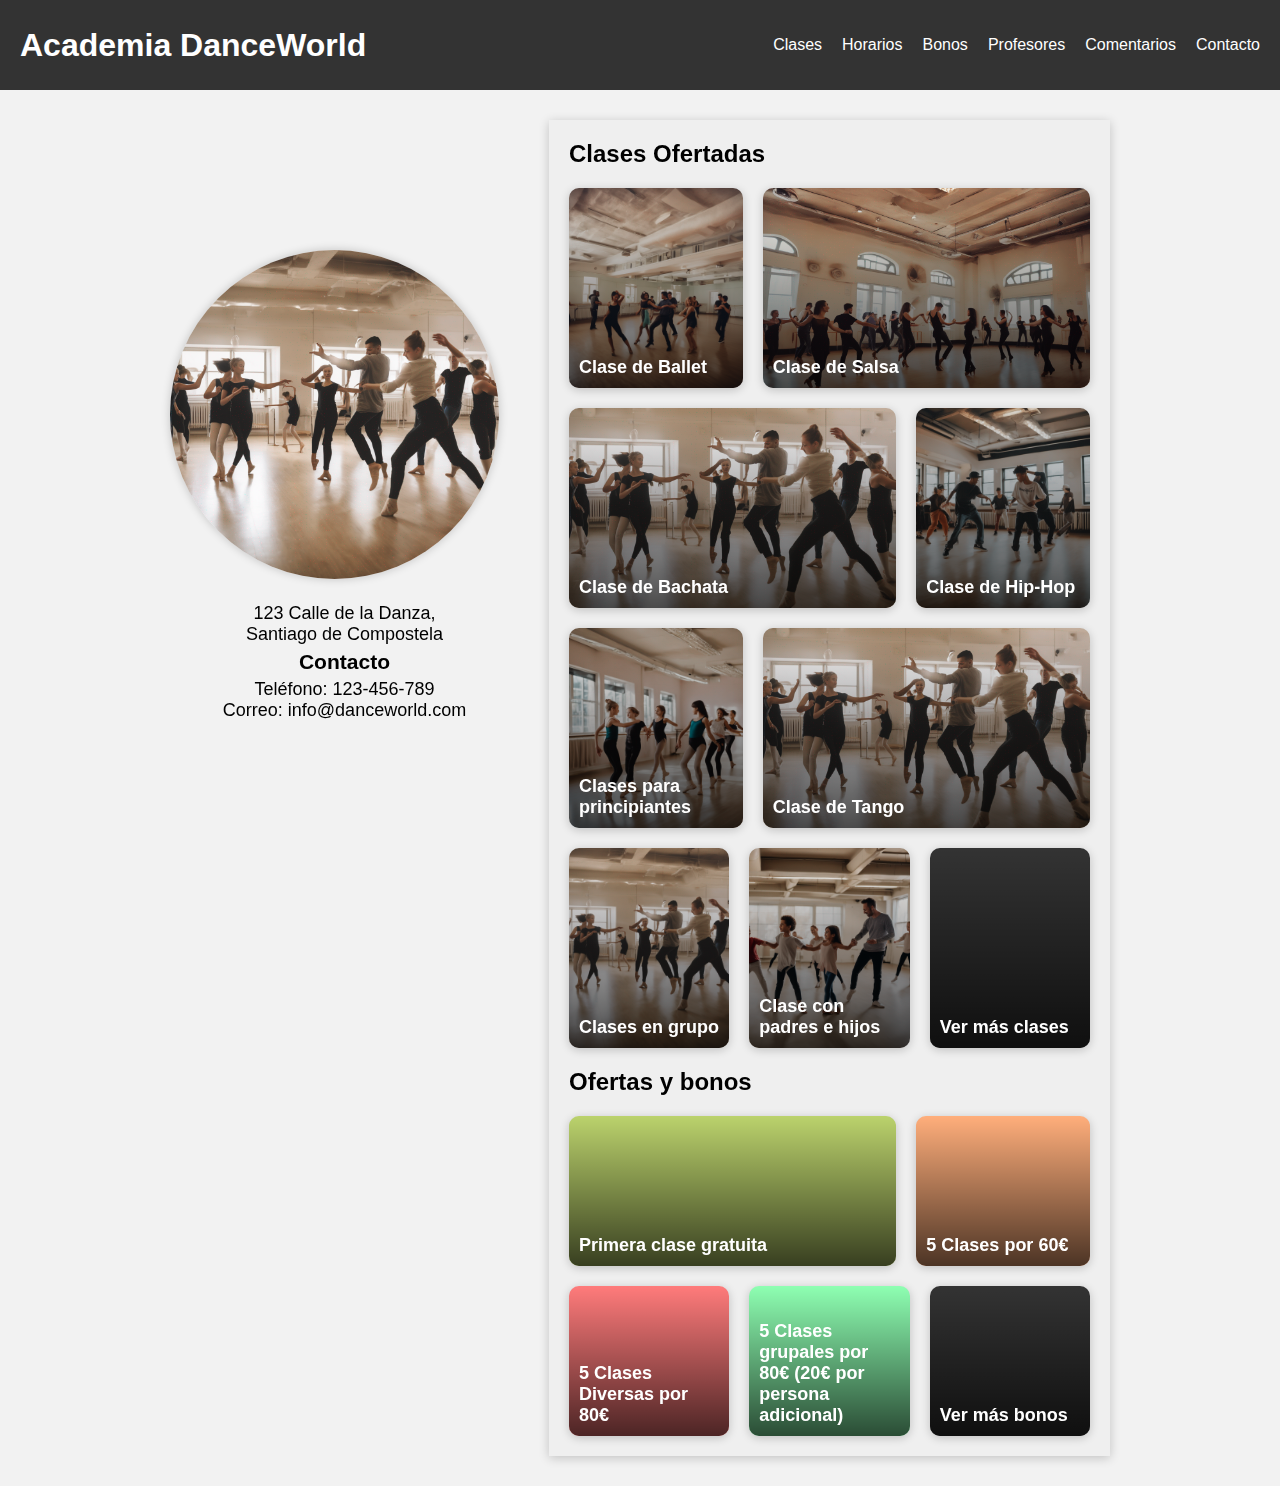
==== prototipo2/index.html @ 7b7cf3b0 "Separar en dos prototipos" ====
<!DOCTYPE html>
<html lang="es">
<head>
    <meta charset="UTF-8">
    <meta name="viewport" content="width=device-width, initial-scale=1.0">
    <link rel="stylesheet" href="styles.css">
    <title>Academia de Baile DanceWorld</title>
</head>
<body>
<header>
    <h1><a href="index.html">Academia DanceWorld</a></h1>
    <nav>
        <ul>
            <li><a href="clases.html">Clases</a></li>
            <li><a href="horarios.html">Horarios</a></li>
            <li><a href="bonos.html">Bonos</a></li>
            <li><a href="profesores.html">Profesores</a></li>
            <li><a href="comentarios.html">Comentarios</a></li>
            <li><a href="contacto.html">Contacto</a></li>
        </ul>
    </nav>
</header>
<main>
    <section class="contacto-localizacion">
        <div class="contacto-imagen">
            <img src="../imgs/main.png" alt="Imagen de la academia">
        </div>
        <div class="contacto-info">
            <p>123 Calle de la Danza,<br> Santiago de Compostela</p>
            <h3>Contacto</h3>
            <p>Teléfono: 123-456-789<br>
            Correo: info@danceworld.com</p>
        </div>
    </section>
    <section class="informacion-clases">
        <!--<div class="promo-info">
            <div><h3 class="overlay-text">Prueba gratis</h3></div>
        </div>-->
        <h2>Clases Ofertadas</h2>
        <section class="card-group">
            <a href="clases.html#ballet" class="card class" style="background-image: url('../imgs/class3.png');">
                <h3>Clase de Ballet</h3>
            </a>
            <a href="clases.html#salsa" class="card class big" style="background-image: url('../imgs/class1.png');">
                <h3>Clase de Salsa</h3>
            </a>
            <a href="clases.html#bachata" class="card class big" style="background-image: url('../imgs/class2.png');">
                <h3>Clase de Bachata</h3>
            </a>
            <a href="clases.html#hip-hop" class="card class" style="background-image: url('../imgs/class4.png');">
                <h3>Clase de Hip-Hop</h3>
            </a>
            <a href="clases.html#principiantes" class="card class" style="background-image: url('../imgs/class7.png');">
                <h3>Clases para principiantes</h3>
            </a>
            <a href="clases.html#tango" class="card class big" style="background-image: url('../imgs/class2.png');">
                <h3>Clase de Tango</h3>
            </a>
            <a href="clases.html#grupo" class="card class" style="background-image: url('../imgs/main.png');">
                <h3>Clases en grupo</h3>
            </a>
            <a href="clases.html#padres" class="card class" style="background-image: url('../imgs/class6.png');">
                <h3>Clase con padres e hijos</h3>
            </a>
            <a href="clases.html" class="card class">
                <h3>Ver más clases</h3>
            </a>
        </section>
        <h2>Ofertas y bonos</h2>
        <section class="card-group">
            <a href="bonos.html#bono-1" class="card class big short" style="background-color: #bbd26c;">
                <h3>Primera clase gratuita</h3>
            </a>
            <a href="bonos.html#bono-3" class="card class short" style="background-color: #ffae7b;">
                <h3>5 Clases por 60€</h3>
            </a>
            <a href="bonos.html#bono-4" class="card class short" style="background-color: #ff7b7b;">
                <h3>5 Clases Diversas por 80€</h3>
            </a>
            <a href="bonos.html#bono-8" class="card class short" style="background-color: #8effb2;">
                <h3>5 Clases grupales por 80€ (20€ por persona adicional)</h3>
            </a>
            <a href="bonos.html" class="card class short">
                <h3>Ver más bonos</h3>
            </a>
        </section>
    </section>
</main>
</body>
</html>
---- prototipo2/styles.css ----
* { box-sizing: border-box; }
a { text-decoration: none; }
p, h3, h2, h1 { margin: 0; }
p { text-align: justify }

body {
    font-family: Arial, sans-serif;
    margin: 0;
    padding: 0;
}

header {
    position: sticky;
    top:0;
    z-index: 200;

    background-color: #333;
    color: #fff;
    display: flex;
    justify-content: space-between;
    align-items: center;
    padding: 20px;
    height: 10vh;
}

header nav {
    flex: 1;
}

nav ul {
    list-style: none;
    display: flex;
    gap: 20px;
    justify-content: flex-end;
}

nav ul li {
    min-width: fit-content;
    text-align: center;
}

header a {
    text-decoration: none;
    color: #fff;
}

header a:hover {
    color: #cccccc;
}

header a.active {
    font-weight: bold; /* Estilo para el enlace activo */
}

body {
    background-color: #f2f2f2;
}

main {
    max-width: 1000px;
    min-height: 90vh;
    margin: 0 auto;
    padding: 30px;
    display: flex;
    flex-wrap: wrap;
    justify-content: space-evenly;
    align-items: center;
    gap: 50px;
}

/* ESTILIZAR CONTACTO */

.contacto-localizacion {
    flex: 0 0 35%;
    min-width: 300px;

    position: sticky;
    align-self: flex-start;
    top: calc(50vh - 200px);

    display: flex;
    flex-direction: column;
    align-items: center;
    justify-content: center;
    gap: 20px;
}

.contacto-imagen img {
    max-width: 100%;
    height: auto;
    border-radius: 50%;
    box-shadow: 0 0 10px rgba(0, 0, 0, 0.2);
}

.contacto-info {
    margin-left: 20px;
    font-size: 18px;
    text-align: center;
    display: flex;
    flex-direction: column;
    gap: 5px;
}

.contacto-info p {
    text-align: center;
}

.contacto h2 {
    font-size: 24px;
    margin: 20px 0;
}

/* ESTILIZAR INFORMACIÓN CLASES */

.informacion-clases {
    position: relative;
    background-color: #efefef;
    box-shadow: 0 2px 10px rgba(0, 0, 0, 0.2);
    padding: 20px;
    flex: 3;
    min-width: 300px;

    display: flex;
    flex-direction: column;
    gap: 20px;
}

/* ESTILIZAR PROMO 5 EUROS */

.promo-info {
    position: sticky;
    top: 100px;
    margin-top: -20px;
    z-index: 100;
}

.promo-info div {
    position: absolute;
    right: -5px;
    width: 100px;
    height: 100px;
    rotate: 15deg;

    background-image: url('../imgs/star.png');
    filter: drop-shadow(5px 5px 5px #222);

    background-size: cover;

    display: flex;
    align-items: center;
    justify-content: center;
    text-align: center;
}

.promo-info .overlay-text {
    position: relative;
    top: 10px;

    color: #333;
    font-size: 16px;
    margin: 0;
    padding: 5px;
}

/* ESTILIZAR CLASES OFERTADAS */

.card-group {
    display: flex;
    flex-wrap: wrap;
    gap: 20px;
}

.card {
    flex: 1;
    min-width: calc(max(33.33% - 20px, 100px));
    background: #333;
    position: relative;
    border-radius: 10px;
    overflow: hidden;
    box-shadow: 0 2px 10px rgba(0, 0, 0, 0.2);
}

/* Las tarjetas grandes tienen el doble de ancho */
.card.big {
    flex: 2;
    min-width: calc(max(33.33% - 20px, 200px));
}

.card-group.twos .card {
    min-width: calc(max(50% - 10px, 250px));
}

.card-group.twos .card.big {
    min-width: 100%;
}

/* Las tarjetas clickable tiene una animación */
a.card {
    transition: transform 0.2s;
}
a.card:hover {
    transform: scale(1.05);
}

/* Estilizar las tarjetas que son clases */
.card.class {
    background-size: cover;
    background-position: center;
    min-height: 200px;
    position: relative;

    display: flex;
    flex-direction: column;
    justify-content: flex-end;
    padding: 10px;
    color: white;
}
.card.class.tall {
    min-height: 400px;
}
.card.class.short {
    min-height: 150px;
}
.card.class h3 {
    margin: 0;
    font-size: 18px;
}

/* Estilizar los botones dentro de las tarjetas */
.card a {
    width: fit-content;
    padding: 5px 10px;
    background-color: #fff;
    color: #000;
    font-weight: bold;
    border-radius: 5px;
    box-shadow: 0 2px 5px rgba(0, 0, 0, 0.2);
    transition: background-color 0.3s, color 0.3s, transform 0.3s;
}
.card a:hover {
    transform: scale(1.05);
}

.card .anchor {
    position: absolute;
    visibility: hidden;
    top: calc(-10vh - 20px);
}

/* Gradiente en la tarjeta para añadir contraste */
.card.class::after {
    position: absolute;
    top: 0;
    bottom: 0;
    left: 0;
    right: 0;
    background: linear-gradient(rgba(0, 0, 0, 0.0), rgba(0, 0, 0, 0.7));
    content: "";
}

/* La clase dark añade un poco más de contraste */
.card.class.dark::after {
    background: linear-gradient(rgba(0, 0, 0, 0.3), rgba(0, 0, 0, 0.8));
}

/* Mover los contenidos de la tarjeta hacia arriba para que estén encima del gradiente negro */
.card.class * {
    z-index: 1;
}

/* ESTILIZAR OFERTAS ESPECIALES */

.card.offer {
    background: #ffecec;
    text-align: center;
    flex: 1;
}

/* ESTILIZAR TARJETAS CON INFORMACIÓN EXTENDIDA */

.card.horizontal {
    flex-direction: row;
    align-items: flex-end;
    justify-content: space-between;
    gap: 20px;
}

.card.horizontal div {
    display: flex;
    flex-direction: column;
    gap: 5px;
}

/* ESTILIZAR FORMULARIO */

.anotarse {
    position: relative;
    background-color: #efefef;
    box-shadow: 0 2px 10px rgba(0, 0, 0, 0.2);
    padding: 20px;
    flex: 3;
    min-width: 300px;

    display: flex;
    flex-direction: column;
    gap: 20px;
}

form {
    padding-left: 20px;
    padding-right: 20px;
    padding-bottom: 20px;
    border-radius: 10px;
}

label {
    display: block;
    font-weight: bold;
    margin-top: 10px;
}

input[type="text"],
input[type="email"],
select,
textarea {
    width: 100%;
    padding: 10px;
    margin: 5px 0;
    border: 1px solid #ccc;
    border-radius: 5px;
}

textarea {
    height: 150px;
    resize: vertical;
}

button {
    background: #333;
    color: #fff;
    border: none;
    border-radius: 5px;
    padding: 10px 20px;
    cursor: pointer;
    font-weight: bold;
    margin-top: 10px;
}

button:hover {
    background: #555;
}

/* ESTILIZAR POP-UP FORMULARIO */

.popup {
    display: none;
    position: fixed;
    top: 0;
    left: 0;
    width: 100%;
    height: 100%;
    background: rgba(0, 0, 0, 0.7);
    z-index: 999;
    justify-content: center;
    align-items: center;
}

.popup-content {
    display: flex;
    flex-direction: column;
    gap: 20px;
    position: relative;

    background: #f4f4f4;
    padding: 20px;
    border-radius: 10px;
    text-align: center;
    max-width: 80%;
    box-shadow: 0 0 10px rgba(0, 0, 0, 0.2);
}

.close {
    position: absolute;
    top: 10px;
    right: 20px;
    cursor: pointer;
    font-size: 24px;
}

/* ESTILIZAR HORARIOS */

.horario-grid {
    display: grid;
    grid-template-columns: repeat(8, 1fr);
    grid-gap: 10px;
    text-align: center;
}

.horario-grid div {
    display: flex;
    flex-direction: column;
    justify-content: center;
}

.hora-titulo, .dia-titulo {
    font-weight: bold;
}

.horario-grid .hora {
    background: #333;
    color: #fff;
    padding: 10px;
    border-radius: 5px;
    box-shadow: 0 0 5px rgba(0, 0, 0, 0.2);
}

.horario-grid .clase {
    padding: 10px;
    border-radius: 5px;
    box-shadow: 0 0 5px rgba(0, 0, 0, 0.2);

    background: linear-gradient(rgba(200, 200, 200, 0.8), rgba(240, 240, 240, 0.8));
    border: 1px solid #ccc;
}

.horario-grid .clase.doble {
    grid-row: span 2;
}

.horario-grid .clase.salsa {
    background: linear-gradient(rgba(255, 200, 200, 0.8), rgba(255, 240, 240, 0.8));
}
.horario-grid .clase.bachata {
    background: linear-gradient(rgba(200, 255, 200, 0.8), rgba(240, 255, 240, 0.8));
}
.horario-grid .clase.ballet {
    background: linear-gradient(rgba(200, 200, 255, 0.8), rgba(240, 240, 255, 0.8));
}
.horario-grid .clase.hiphop {
    background: linear-gradient(rgba(255, 255, 200, 0.8), rgba(255, 255, 240, 0.8));
}
.horario-grid .clase.tango {
    background: linear-gradient(rgba(175, 175, 255, 0.8), rgba(215, 215, 255, 0.8));
}
.horario-grid .clase.breakdance {
    background: linear-gradient(rgba(243, 220, 103, 0.8), rgba(255, 240, 200, 0.8));
}
.horario-grid .clase.padres {
    background: linear-gradient(rgba(255, 255, 255, 0.8), rgba(255, 255, 255, 0.8));
}
.horario-grid .clase.grupo {
    background: linear-gradient(rgba(230, 230, 230, 0.8), rgba(255, 255, 255, 0.8));
}
.horario-grid .clase.principiantes {
    background: linear-gradient(rgba(230, 230, 230, 0.8), rgba(255, 255, 255, 0.8));
}
.horario-grid .clase.parejas {
    background: linear-gradient(rgba(230, 230, 230, 0.8), rgba(255, 255, 255, 0.8));
}

/* ESTILIZAR COMENTARIOS */

.explorador {
    min-width: 300px;
    align-self: center;
}

.carousel {
    min-height: 200px;
    transform-style: preserve-3d;
    transition: transform 0.5s;

    margin-top: 20px;
    margin-bottom: 20px;
}

.carousel > * {
    /* Activar perspectiva y posicionar de forma
       absoluta. Ya se encargará el código de
       transformar en 3D cada carta del carousels.
     */
    perspective: 1000px;
    position: absolute;
    backface-visibility: hidden;

    background-color: lightgray;
    height: 100%;
    width: 100%;
    border-radius: 10px;
    overflow: hidden;

    display: flex;
    justify-content: center;
    align-items: center;
}

.carousel .card {
    display: flex;
    flex-direction: column;
    justify-content: flex-start;
    box-shadow: 2px 2px 2px rgba(0, 0, 0, 0.3);
}

.carousel .card > .card-header {
    display: flex;
    justify-content: space-between;

    width: 100%;
    margin: 0;
    padding: 10px;
    box-shadow: 0 2px 4px rgba(0, 0, 0, 0.2);
}

.carousel .card > .card-content {
    max-width: calc(100% - 2*10px);
    max-height: calc(100% - 2*10px);
    margin: 10px;

    overflow: hidden;
    align-self: start;
}

.carousel .card > .card-content p {
    margin: 0;
    text-align: justify;
    white-space: pre-line;
    overflow: hidden;
}

.carousel .card > .card-footer {
    margin-top: auto;
    margin-bottom: 15px;
}

.carousel .card button {
    box-shadow: 0 2px 4px rgba(0, 0, 0, 0.2);
    border-radius: 10px;
    border-width: 0;
    transition: background-color 0.2s ease;
    padding: 6px 12px;
    font-size: 16px;
}

.carousel .card button:hover {
    cursor: pointer;
}

.carousel-controller {
    display: grid;
    grid-auto-columns: 1fr;
    grid-auto-flow: column;
    grid-gap: 5px;
}

.carousel-controller button {
    padding: 10px;
}
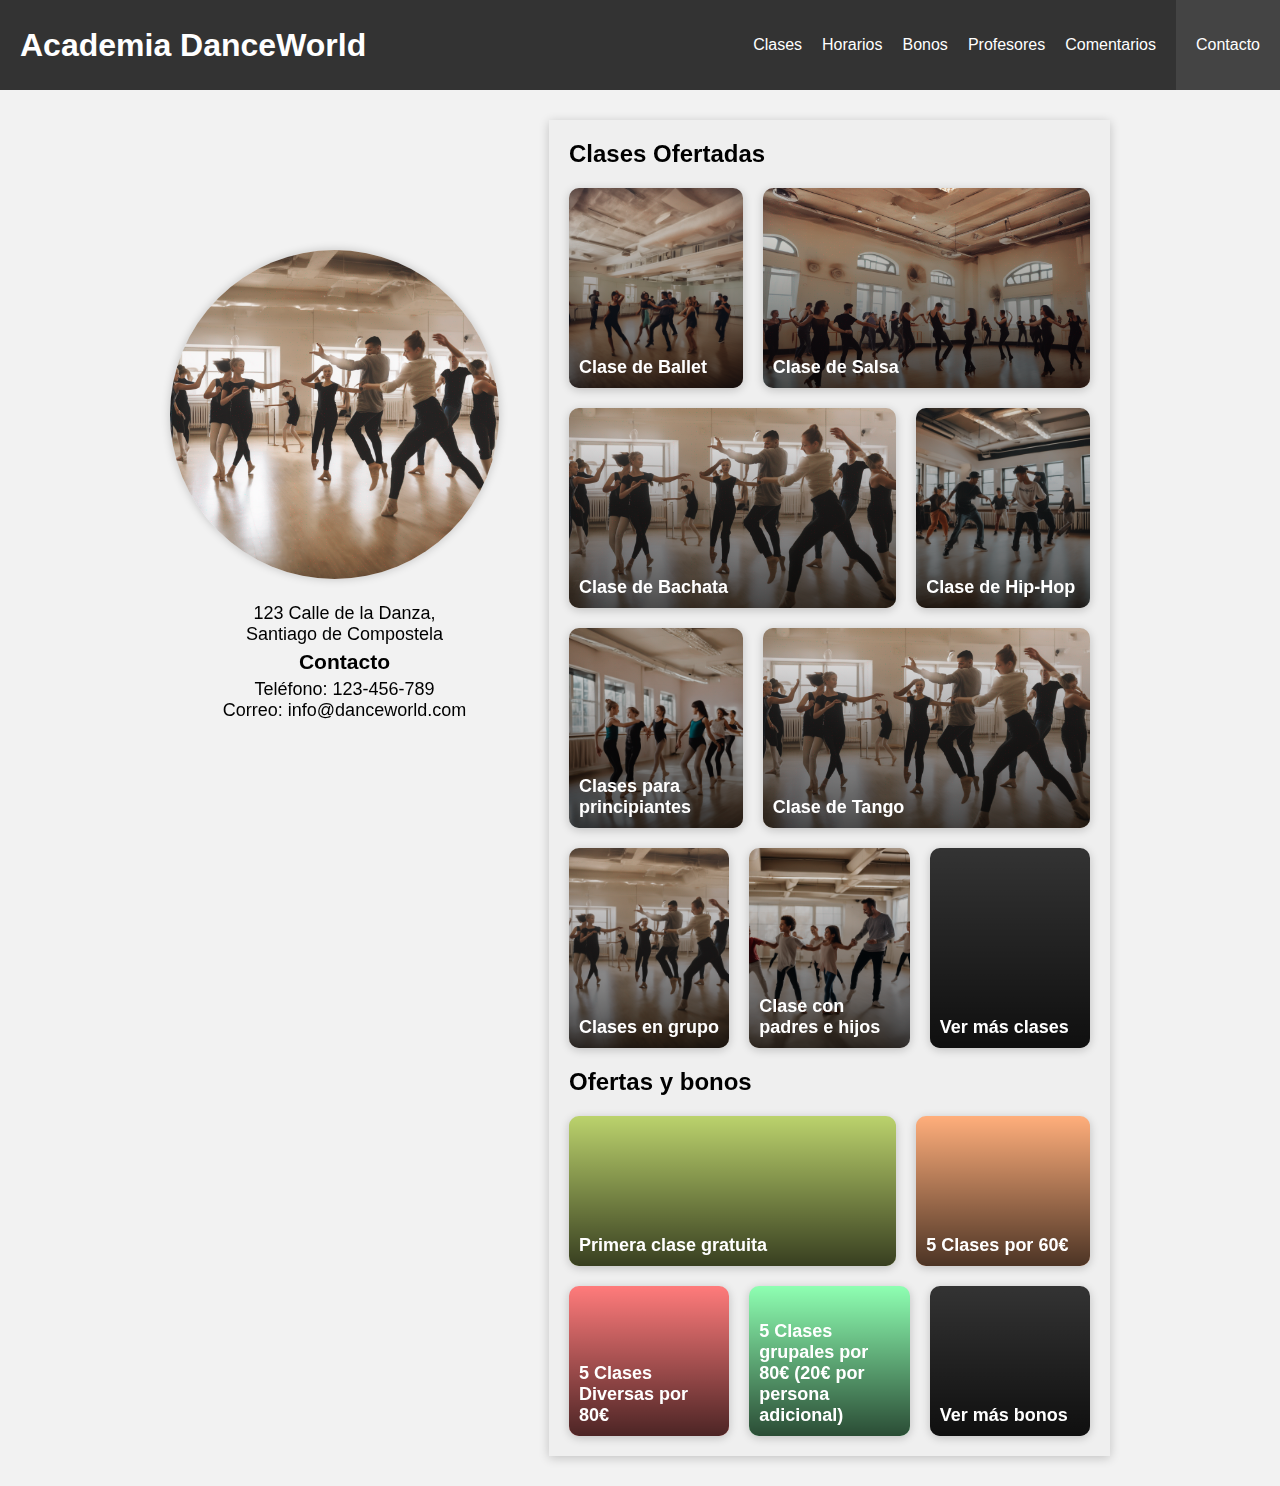
==== commit b8cf4d1d: "Mejorar aspecto de tarjetas "más clases" y "más bonos"." ====
--- a/prototipo2/index.html
+++ b/prototipo2/index.html
@@ -33,9 +33,6 @@
         </div>
     </section>
     <section class="informacion-clases">
-        <!--<div class="promo-info">
-            <div><h3 class="overlay-text">Prueba gratis</h3></div>
-        </div>-->
         <h2>Clases Ofertadas</h2>
         <section class="card-group">
             <a href="clases.html#ballet" class="card class" style="background-image: url('../imgs/class3.png');">
@@ -62,7 +59,7 @@
             <a href="clases.html#padres" class="card class" style="background-image: url('../imgs/class6.png');">
                 <h3>Clase con padres e hijos</h3>
             </a>
-            <a href="clases.html" class="card class">
+            <a href="clases.html" class="card class" style="min-height: 100px">
                 <h3>Ver más clases</h3>
             </a>
         </section>
@@ -80,7 +77,7 @@
             <a href="bonos.html#bono-8" class="card class short" style="background-color: #8effb2;">
                 <h3>5 Clases grupales por 80€ (20€ por persona adicional)</h3>
             </a>
-            <a href="bonos.html" class="card class short">
+            <a href="bonos.html" class="card class short" style="min-height: 100px">
                 <h3>Ver más bonos</h3>
             </a>
         </section>
--- a/prototipo2/styles.css
+++ b/prototipo2/styles.css
@@ -19,24 +19,45 @@
     display: flex;
     justify-content: space-between;
     align-items: center;
-    padding: 20px;
     height: 10vh;
 }
 
+header h1 {
+    margin: 20px;
+}
+
 header nav {
+    height: 100%;
+
+    display: flex;
+    gap: 20px;
+    align-items: stretch;
+}
+
+nav ul {
+    margin: 0;
+    list-style: none;
+    display: flex;
+    justify-content: flex-end;
+}
+
+nav ul li {
     flex: 1;
-}
-
-nav ul {
-    list-style: none;
-    display: flex;
-    gap: 20px;
-    justify-content: flex-end;
-}
-
-nav ul li {
-    min-width: fit-content;
     text-align: center;
+    padding: 10px;
+
+    display: flex;
+    align-items: center;
+}
+
+nav ul li:first-child { padding-left: 20px; }
+nav ul li:nth-last-child(2) {
+    padding-right: 20px;
+}
+nav ul li:last-child {
+    background-color: #444;
+    padding-left: 20px;
+    padding-right: 20px;
 }
 
 header a {
@@ -77,6 +98,7 @@
     position: sticky;
     align-self: flex-start;
     top: calc(50vh - 200px);
+    margin-bottom: 200px;
 
     display: flex;
     flex-direction: column;
@@ -125,43 +147,6 @@
     gap: 20px;
 }
 
-/* ESTILIZAR PROMO 5 EUROS */
-
-.promo-info {
-    position: sticky;
-    top: 100px;
-    margin-top: -20px;
-    z-index: 100;
-}
-
-.promo-info div {
-    position: absolute;
-    right: -5px;
-    width: 100px;
-    height: 100px;
-    rotate: 15deg;
-
-    background-image: url('../imgs/star.png');
-    filter: drop-shadow(5px 5px 5px #222);
-
-    background-size: cover;
-
-    display: flex;
-    align-items: center;
-    justify-content: center;
-    text-align: center;
-}
-
-.promo-info .overlay-text {
-    position: relative;
-    top: 10px;
-
-    color: #333;
-    font-size: 16px;
-    margin: 0;
-    padding: 5px;
-}
-
 /* ESTILIZAR CLASES OFERTADAS */
 
 .card-group {
@@ -172,7 +157,7 @@
 
 .card {
     flex: 1;
-    min-width: calc(max(33.33% - 20px, 100px));
+    min-width: calc(max(33.33% - 20px, 150px));
     background: #333;
     position: relative;
     border-radius: 10px;
@@ -396,10 +381,17 @@
     text-align: center;
 }
 
-.horario-grid div {
+.horario-grid a {
     display: flex;
     flex-direction: column;
     justify-content: center;
+    color: black;
+    font-size: 1.1em;
+    transition: transform 0.2s;
+}
+
+.horario-grid a:hover {
+    transform: scale(1.05);
 }
 
 .hora-titulo, .dia-titulo {
@@ -428,34 +420,34 @@
 }
 
 .horario-grid .clase.salsa {
-    background: linear-gradient(rgba(255, 200, 200, 0.8), rgba(255, 240, 240, 0.8));
+    background: linear-gradient(#D46A6A, #FFAAAA);
 }
 .horario-grid .clase.bachata {
-    background: linear-gradient(rgba(200, 255, 200, 0.8), rgba(240, 255, 240, 0.8));
+    background: linear-gradient(#D4A06A, #FFD5AA);
 }
 .horario-grid .clase.ballet {
-    background: linear-gradient(rgba(200, 200, 255, 0.8), rgba(240, 240, 255, 0.8));
-}
-.horario-grid .clase.hiphop {
-    background: linear-gradient(rgba(255, 255, 200, 0.8), rgba(255, 255, 240, 0.8));
+    background: linear-gradient(#447684, #6B949F);
+}
+.horario-grid .clase.hip-hop {
+    background: linear-gradient(#55AA55, #88CC88);
 }
 .horario-grid .clase.tango {
-    background: linear-gradient(rgba(175, 175, 255, 0.8), rgba(215, 215, 255, 0.8));
+    background: linear-gradient(#D4B86A, #FFE8AA);
 }
 .horario-grid .clase.breakdance {
-    background: linear-gradient(rgba(243, 220, 103, 0.8), rgba(255, 240, 200, 0.8));
+    background: linear-gradient(#545993, #7E82B1);
 }
 .horario-grid .clase.padres {
-    background: linear-gradient(rgba(255, 255, 255, 0.8), rgba(255, 255, 255, 0.8));
+    background: linear-gradient(#D4CD6A, #FFF9AA);
 }
 .horario-grid .clase.grupo {
-    background: linear-gradient(rgba(230, 230, 230, 0.8), rgba(255, 255, 255, 0.8));
+    background: linear-gradient(#6D4E90, #9078AD);
 }
 .horario-grid .clase.principiantes {
-    background: linear-gradient(rgba(230, 230, 230, 0.8), rgba(255, 255, 255, 0.8));
+    background: linear-gradient(#AEC965, #DCF1A1);
 }
 .horario-grid .clase.parejas {
-    background: linear-gradient(rgba(230, 230, 230, 0.8), rgba(255, 255, 255, 0.8));
+    background: linear-gradient(#A15089, #C180AD);
 }
 
 /* ESTILIZAR COMENTARIOS */
